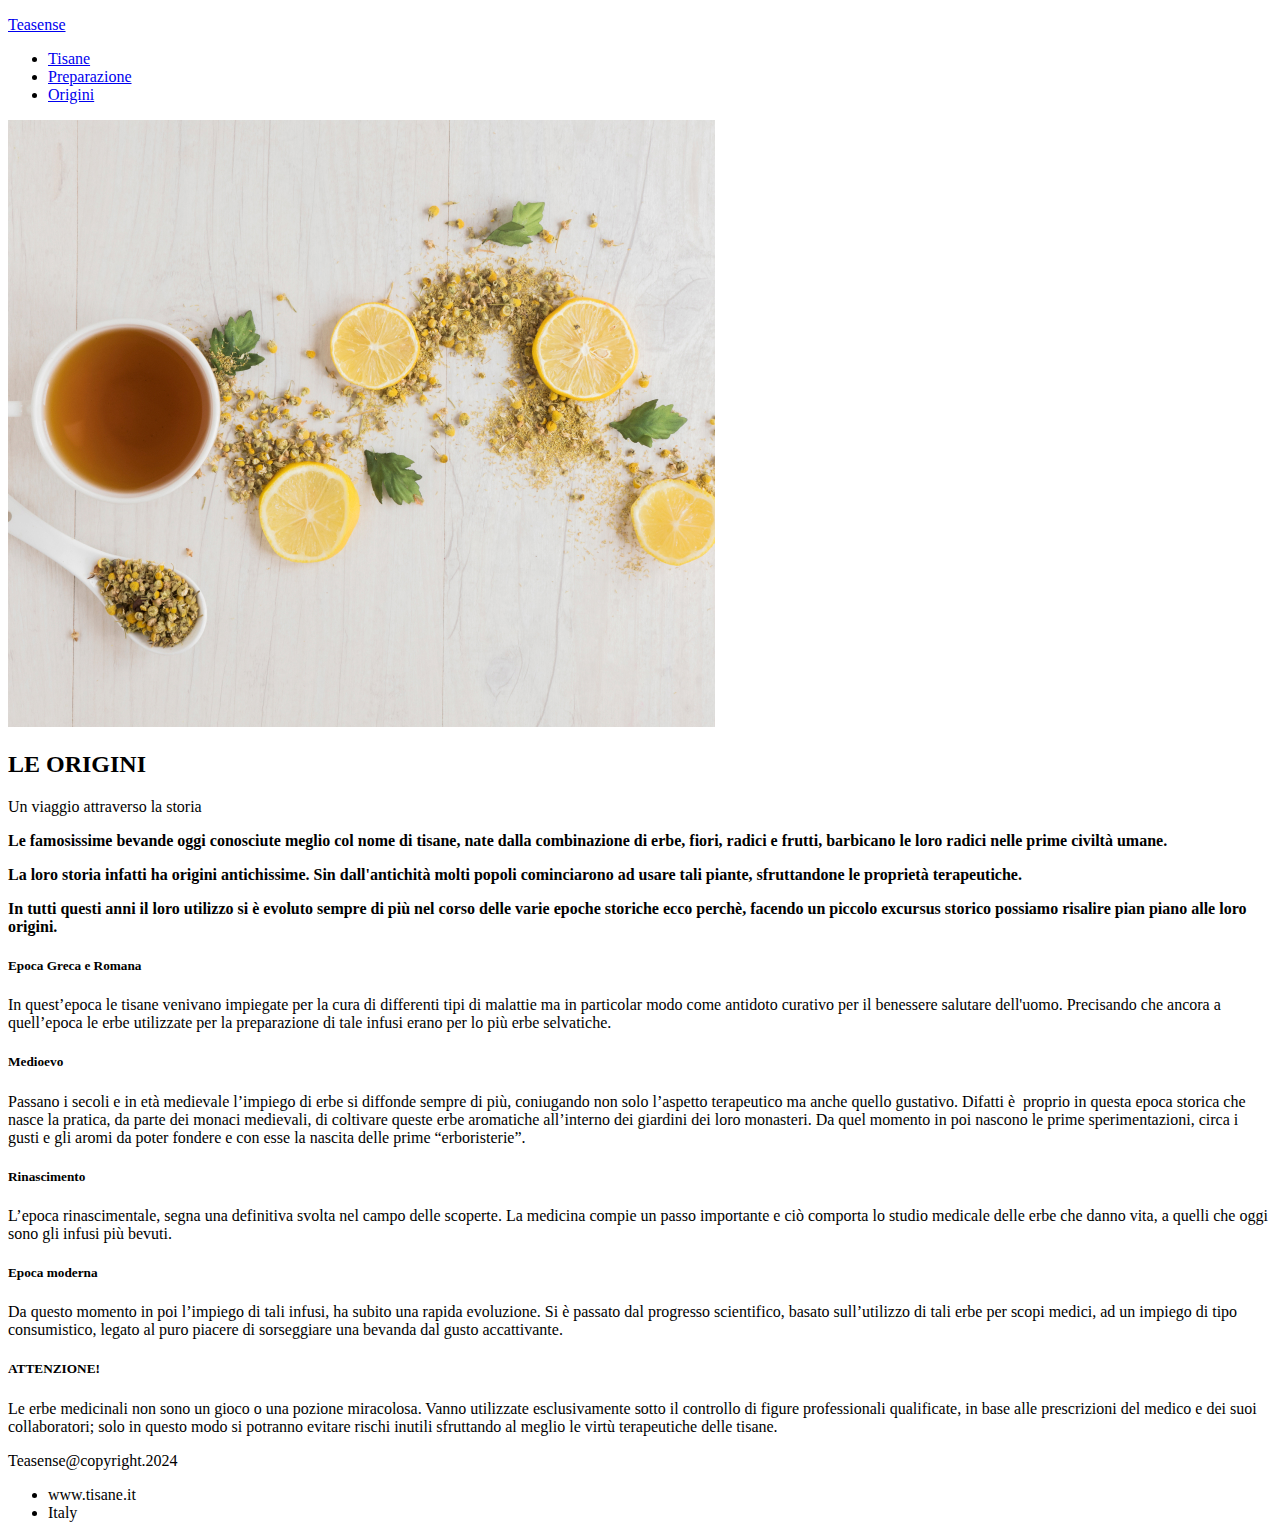
==== origini.html @ a4b958f7 "Initial commit" ====
<!DOCTYPE html>
<html lang="en">
<head>
    <meta charset="UTF-8">
    <meta name="viewport" content="width=device-width, initial-scale=1.0">
    <title>TISANE CALMANTI</title>
    <link rel="stylesheet" href="css/style.css">
    <link rel="preconnect" href="https://fonts.googleapis.com">
<link rel="preconnect" href="https://fonts.gstatic.com" crossorigin>
<link href="https://fonts.googleapis.com/css2?family=Inter:wght@100..900&display=swap" rel="stylesheet">
<header>
    <p><a href="index.html">Teasense</p>
    <nav>
        <ul>
            <li><a href="tisane.html">Tisane</a></li>
            <li><a href="preparazione.html">Preparazione</a></li>
            <li><a href="origini.html">Origini</a></li> 
        </ul>
    </nav>
</header>
<main>
    <div class="image-container">
        <img src="Immagini/Immagine 8.jpg" alt="Immagine 8" class="left-image">
        <div class="green-square">
            <h2>LE ORIGINI</h2>
            <p>Un viaggio attraverso la storia</p>
        </div>
    </div>
    <section class="origini">
        <div class="text">
            <p><strong>Le famosissime bevande oggi conosciute meglio col nome di tisane, nate dalla combinazione di erbe, fiori, radici e frutti, barbicano le loro radici nelle prime civiltà umane.</strong></p>
            <p><strong>La loro storia infatti ha origini antichissime. Sin dall'antichità molti popoli cominciarono ad usare tali piante, sfruttandone le proprietà terapeutiche.</strong></p>
            <p><strong>In tutti questi anni il loro utilizzo si è evoluto sempre di più nel corso delle varie epoche storiche ecco perchè, facendo un piccolo excursus storico possiamo risalire pian piano alle loro origini.</strong></p>
        </div>
    </section>
    <section class="epoche">
        <div class="text2">
            <h5></strong>Epoca Greca e Romana</h5></strong>
        </div>
        <div class="text">
            <p>In quest’epoca le tisane venivano impiegate per la cura di differenti tipi di malattie ma in particolar modo come antidoto curativo per il benessere salutare dell'uomo. Precisando che ancora a quell’epoca le erbe utilizzate per la preparazione di tale infusi erano per lo più erbe selvatiche.</p>
        </div>
        <div class="text2">
            <h5><strong>Medioevo</h5></strong>
        </div>
        <div class="text">
            <p>Passano i secoli e in età medievale l’impiego di erbe si diffonde sempre di più, coniugando non solo l’aspetto terapeutico ma anche quello gustativo.
                Difatti è  proprio in questa epoca storica che nasce la pratica, da parte dei monaci medievali, di coltivare queste erbe aromatiche all’interno dei giardini dei loro monasteri.
                Da quel momento in poi nascono le prime sperimentazioni, circa i gusti e gli aromi da poter fondere e con esse la nascita delle prime “erboristerie”.</p>
        </div>
        <div class="text2">
            <h5></strong>Rinascimento</h5></strong>
        </div>
        <div class="text">
            <p>L’epoca rinascimentale, segna una definitiva svolta nel campo delle scoperte.
                La medicina compie un passo importante e ciò comporta lo studio medicale delle erbe che danno vita, a quelli che oggi sono gli infusi più bevuti.</p>
        </div>
        <div class="text2">
            <h5></strong>Epoca moderna</h5></strong>
        </div>
        <div class="text">
            <p>Da questo momento in poi l’impiego di tali infusi, ha subito una rapida evoluzione. Si è passato dal progresso scientifico, basato sull’utilizzo di tali erbe per scopi medici, ad un impiego di tipo consumistico, legato al puro piacere di sorseggiare una bevanda dal gusto accattivante.</p>
        </div>
        <div class="text3">
            <h5></strong>ATTENZIONE!</h5></strong>
        </div>
        <div class="text">
            <p>Le erbe medicinali non sono un gioco o una pozione miracolosa. Vanno utilizzate esclusivamente sotto il controllo di figure professionali qualificate, in base alle prescrizioni del medico e dei suoi collaboratori; solo in questo modo si potranno evitare rischi inutili sfruttando al meglio le virtù terapeutiche delle tisane.</p>
        </div>
    </section>
</main>
<footer>
    <p>Teasense@copyright.2024</p>
    <nav>
        <ul>
            <li>www.tisane.it</li>
            <li>Italy</li>
        </ul>
    </nav>
</footer>
</body>
</html>
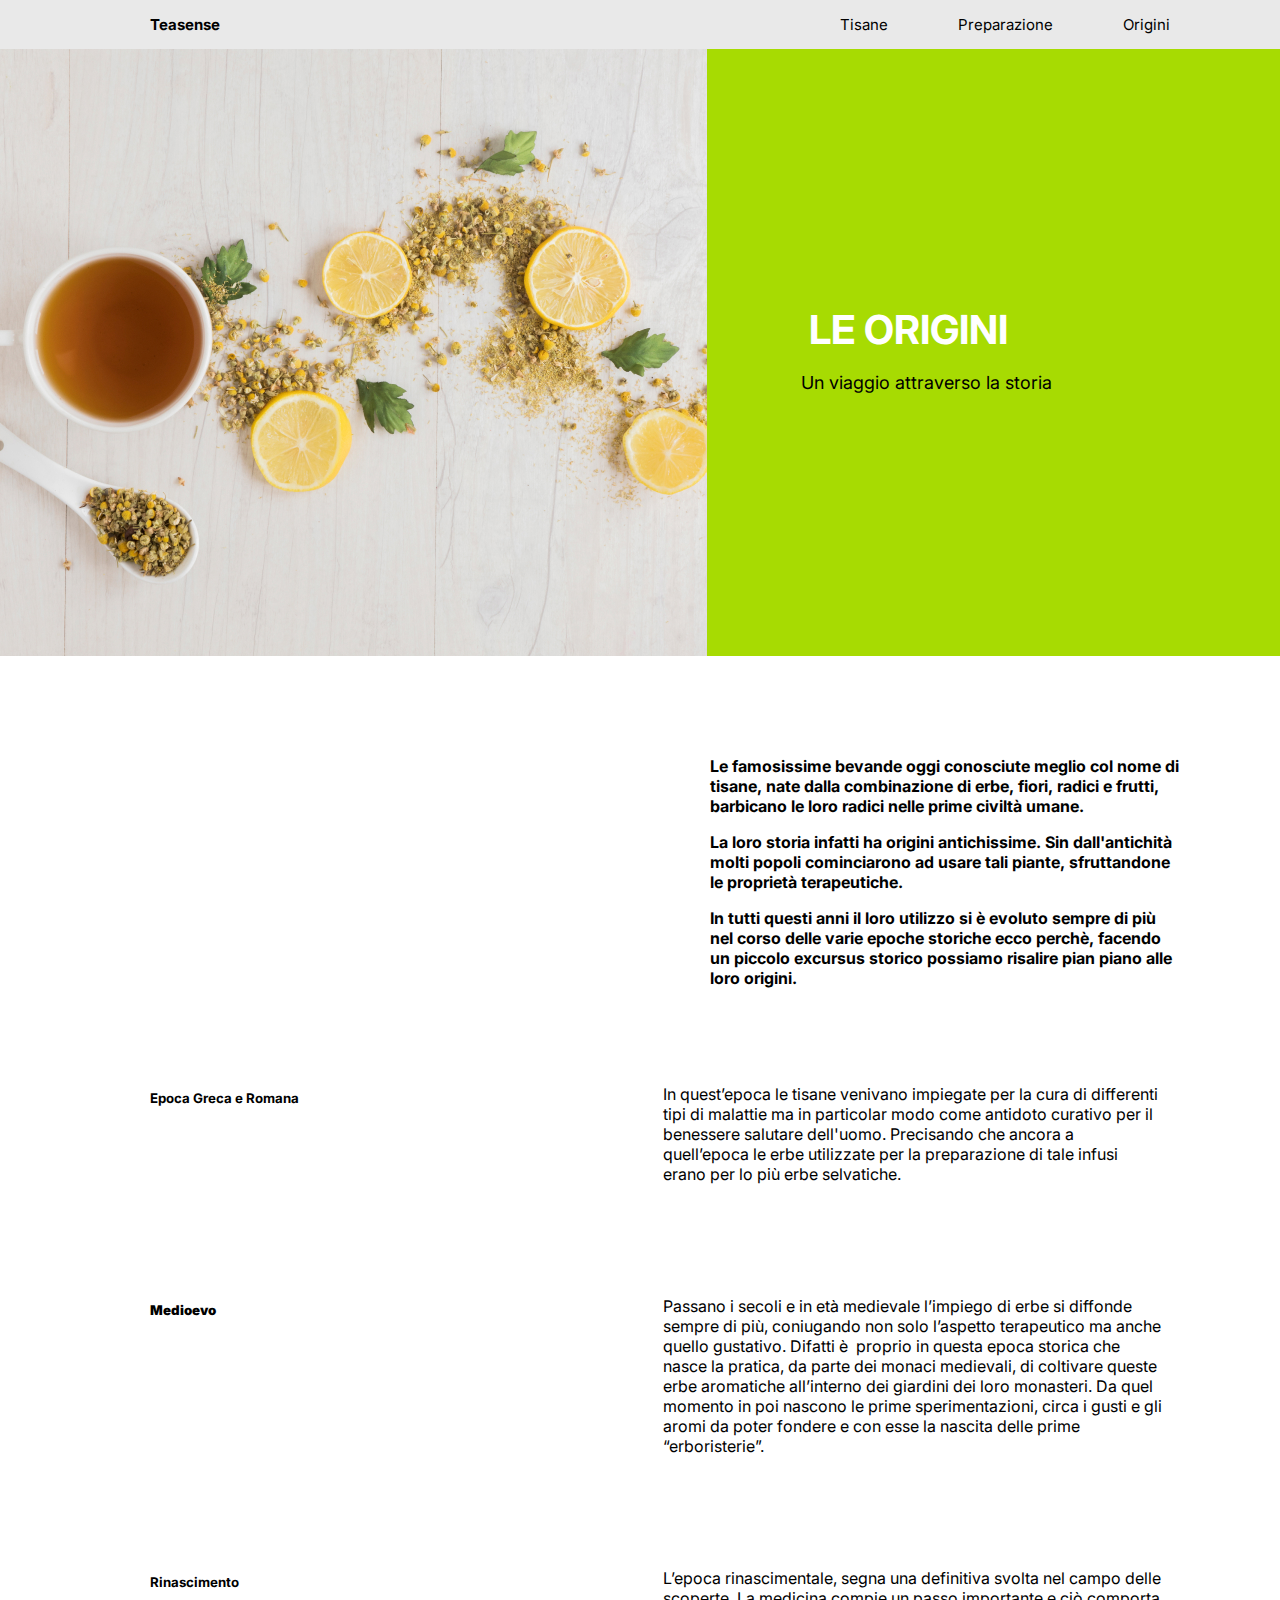
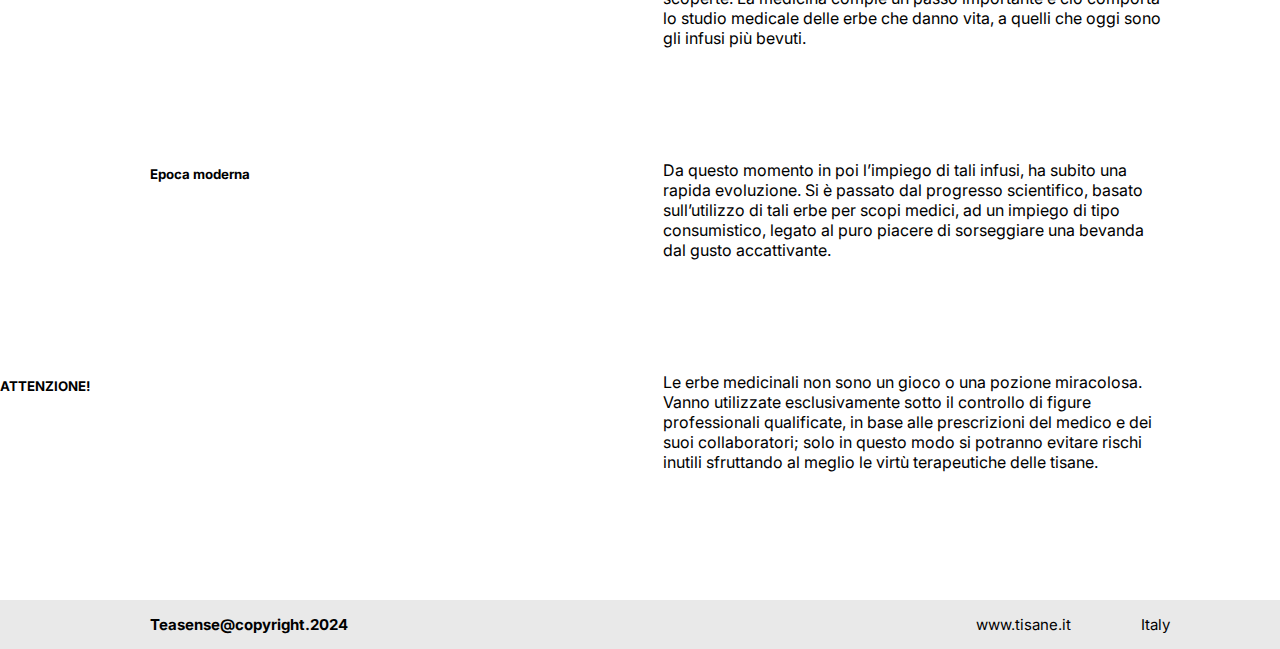
==== commit 00c5e822: "Update origini.html" ====
--- a/origini.html
+++ b/origini.html
@@ -3,16 +3,18 @@
 <head>
     <meta charset="UTF-8">
     <meta name="viewport" content="width=device-width, initial-scale=1.0">
-    <title>TISANE CALMANTI</title>
-    <link rel="stylesheet" href="css/style.css">
+    <title>TISANE</title>
+    <link rel="stylesheet" href="Css/style.css">
     <link rel="preconnect" href="https://fonts.googleapis.com">
-<link rel="preconnect" href="https://fonts.gstatic.com" crossorigin>
-<link href="https://fonts.googleapis.com/css2?family=Inter:wght@100..900&display=swap" rel="stylesheet">
+    <link rel="preconnect" href="https://fonts.gstatic.com" crossorigin>
+    <link href="https://fonts.googleapis.com/css2?family=Inter:wght@100..900&display=swap" rel="stylesheet">
+</head>
+<body>
 <header>
     <p><a href="index.html">Teasense</p>
     <nav>
         <ul>
-            <li><a href="tisane.html">Tisane</a></li>
+            <li><a href="tipologia di tisane.html">Tisane</a></li>
             <li><a href="preparazione.html">Preparazione</a></li>
             <li><a href="origini.html">Origini</a></li> 
         </ul>
@@ -79,4 +81,4 @@
     </nav>
 </footer>
 </body>
-</html>+</html>
--- a/Css/style.css
+++ b/Css/style.css
@@ -0,0 +1,643 @@
+body {
+    margin: 0;
+    background-color: #ffffff;
+    font-family: 'Inter', sans-serif;
+    font-style: normal;
+}
+
+header {
+    max-width: 1900px;
+    margin: 0;
+    display: flex;
+    justify-content: space-between;
+    background-color: #E9E9E9;
+    font-size: 15px;
+
+}
+
+header p {
+    margin: 50;
+    font-weight: bold;
+    margin-left: 150px;
+}
+
+header p {
+    text-decoration: none;
+    color: #000000; 
+}
+
+header p:hover {
+    text-decoration: underline;
+    color: #708628;
+}
+
+header nav p {
+    color: #000000;
+}
+
+header nav p:hover {
+    color: #708628;
+}
+
+header nav ul {
+    margin: 50;
+    margin-right: 110px;
+    list-style: none;
+    display: flex;
+    gap: 70px;
+}
+
+header a {
+    text-decoration: none;
+    color: #000000; 
+}
+
+header a:hover {
+    text-decoration: underline;
+    color: #708628;
+}
+
+header nav a {
+    color: #000000;
+}
+
+header nav a:hover {
+    color: #708628;
+}
+
+main {
+    margin: 0px;
+}
+
+.image-container {
+    display: flex;
+    align-items: left;
+    margin-bottom: 100px;
+
+}
+
+.image-container {
+    max-width: 100%;
+    height: auto;
+}
+
+.green-square {
+    background-color: #A7DB02;
+    width: 65%; 
+    height: auto;
+    display: flex;
+    flex-direction: column;
+    justify-content: center;
+    align-items: center;
+    margin: 0;
+    
+}
+
+.green-square h1 {
+    max-height: 100px;
+    color: #ffffff;
+    font-size: 40px;
+    margin-right: 170px;
+    margin-bottom: 0px;
+    margin-top: 10px;
+}
+
+.green-square h2 {
+    max-height: 100px;
+    color: #ffffff;
+    font-size: 40px;
+    margin-right: 170px;
+    margin-bottom: 0px;
+    margin-top: 10px;
+}
+
+.green-square h3 {
+    max-height: 100px;
+    color: #ffffff;
+    font-size: 40px;
+    margin-left: 40px;
+    margin-bottom: 0px;
+    margin-top: 10px;
+}
+
+.green-square h5 {
+    max-height: 100px;
+    color: #ffffff;
+    font-size: 40px;
+    margin-left: 15px;
+    margin-bottom: 0px;
+    margin-top: 10px;
+}
+
+.green-square p {
+    max-width: 400px;
+    max-height: 100px;
+    font-weight: normal;
+    color: #000000;
+    margin-right: 135px;
+    font-size: 18px;
+}
+
+.green-square h2 {
+    max-height: 100px;
+    color: #ffffff;
+    font-size: 40px;
+    margin-right: 170px;
+    margin-bottom: 0px;
+    margin-top: 10px;
+}
+
+.homepage {
+    display: flex;
+    justify-content: space-between;
+    align-items: center;
+    margin-bottom: 2em;
+}
+
+.homepage .text {
+    width: 60%;
+    margin-right: 120px;
+    margin-left: 150px;
+    margin-bottom: 80px;
+}
+
+.homepage .image {
+    width: 50%;
+    margin-left: 140px;
+}
+
+.homepage .image img {
+    width: 100%;
+    height: auto;
+}
+
+.tisane .text {
+    max-width: 500px;
+    width: 60%;
+    margin-right: 10px;
+    margin-left: 710px;
+    margin-bottom: 10px;
+}
+
+.icone {
+    margin-top: 50px;
+    background-color: #fff;
+    text-align: center;
+}
+
+.icone .Icone img {
+    width: auto;
+}
+
+.icone .grid ul {
+    margin-top: 20px;
+    display: flex;
+    justify-content: space-around;
+    margin-left: 0px;
+    margin-right: 100px;
+    list-style: none;
+}
+
+.icone .grid ul li {
+    margin-bottom: 70px;
+    display: flex;
+    justify-content: center;
+    list-style: none;
+}
+
+.icone .grid ul li a {
+    max-width: 100px;
+    text-decoration: none;
+    color: #333;
+    font-weight: bold;
+    border: 20px solid #A7DB02;
+    border-radius: 35px;
+    display: block; 
+}
+
+.tipologie {
+    text-align: right;
+    margin-right: 200px;
+    margin-bottom: 100px;
+}
+
+.tipologie ul {
+    list-style: none;
+}
+
+.tipologie ul li a {
+    text-decoration: none;
+    font-weight: bold;
+    font-size: 1.2em;
+    border: 20px solid #A7DB02;
+    border-radius: 35px;
+}
+
+.primo {
+    display: flex;
+    justify-content: space-between;
+    align-items: center;
+    margin-bottom: 2em;
+}
+
+
+.primo .text {
+    width: 60%;
+    margin-right: 120px;
+    margin-left: 150px;
+    margin-bottom: 80px;
+}
+
+.primo .immagini {
+    width: 50%;
+    margin-left: 140px;
+}
+
+.primo .immagini img {
+    width: 100%;
+    height: auto;
+}
+
+.secondo {
+    display: flex;
+    justify-content: space-between;
+    align-items: center;
+    margin-bottom: 2em;
+}
+
+
+.secondo .text {
+    width: 60%;
+    margin-right: 120px;
+    margin-left: 150px;
+    margin-bottom: 80px;
+}
+
+.secondo .immagini {
+    width: 50%;
+    margin-left: 140px;
+}
+
+.secondo .immagini img {
+    width: 100%;
+    height: auto;
+}
+
+.terzo {
+    display: flex;
+    justify-content: space-between;
+    align-items: center;
+    margin-bottom: 2em;
+}
+
+
+.terzo .text {
+    width: 60%;
+    margin-right: 120px;
+    margin-left: 150px;
+    margin-bottom: 80px;
+}
+
+.terzo .immagini {
+    width: 50%;
+    margin-left: 140px;
+}
+
+.terzo .immagini img {
+    width: 100%;
+    height: auto;
+}
+
+.quarto {
+    display: flex;
+    justify-content: space-between;
+    align-items: center;
+    margin-bottom: 2em;
+}
+
+
+.quarto .text {
+    width: 60%;
+    margin-right: 120px;
+    margin-left: 150px;
+    margin-bottom: 80px;
+}
+
+.quarto .immagini {
+    width: 50%;
+    margin-left: 140px;
+}
+
+.quarto .immagini img {
+    width: 100%;
+    height: auto;
+}
+
+.quinto {
+    display: flex;
+    justify-content: space-between;
+    align-items: center;
+    margin-bottom: 2em;
+}
+
+.quinto .text {
+    width: 60%;
+    margin-right: 120px;
+    margin-left: 150px;
+    margin-bottom: 80px;
+}
+
+.quinto .immagini {
+    width: 50%;
+    margin-left: 140px;
+}
+
+.quinto .immagini img {
+    width: 100%;
+    height: auto;
+}
+
+.sesto {
+    display: flex;
+    justify-content: space-between;
+    align-items: center;
+    margin-bottom: 2em;
+}
+
+.sesto .text {
+    width: 60%;
+    margin-right: 120px;
+    margin-left: 150px;
+    margin-bottom: 80px;
+}
+
+.sesto .immagini {
+    width: 50%;
+    margin-left: 140px;
+}
+
+.sesto .immagini img {
+    width: 100%;
+    height: auto;
+}
+
+.preparazione .text {
+    max-width: 500px;
+    width: 60%;
+    margin-right: 10px;
+    margin-left: 710px;
+    margin-bottom: 90px;
+}
+
+.fasi {
+    display: grid;
+    grid-template-columns: 2fr 1fr;
+    margin-bottom: 2em;
+}
+
+.fasi .text2 {
+    width: 100%;
+    margin-right: 5px;
+    margin-left: 150px;
+    margin-bottom: 80px;
+}
+
+.fasi .text {
+    max-width: 500px;
+    margin-bottom: 80px;
+    margin-right: 100px;
+    margin-left: -190px;
+}
+
+
+.origini .text {
+    max-width: 500px;
+    margin-right: 100px;
+    margin-left: 710px;
+    margin-bottom: 80px;
+}
+
+.epoche {
+    display: grid;
+    grid-template-columns: 2fr 1fr;
+    margin-bottom: 2em;
+}
+
+.epoche .text2 {
+    width: 100%;
+    margin-right: 5px;
+    margin-left: 150px;
+    margin-bottom: 80px;
+}
+
+.epoche .text {
+    max-width: 500px;
+    margin-bottom: 80px;
+    margin-right: 100px;
+    margin-left: -190px;
+}
+
+
+
+footer {
+    max-width: 1900px;
+    margin: 0;
+    display: flex;
+    justify-content: space-between;
+    background-color: #E9E9E9;
+    font-size: 15px;
+
+}
+
+footer p {
+    margin: 50;
+    font-weight: bold;
+    margin-left: 150px;
+}
+
+footer p {
+    text-decoration: none;
+    color: #000000; 
+}
+
+
+footer nav p {
+    color: #000000;
+}
+
+footer nav p:hover {
+    color: #708628;
+}
+
+footer nav ul {
+    margin: 50;
+    margin-right: 110px;
+    list-style: none;
+    display: flex;
+    gap: 70px;
+
+}
+
+footer a {
+    text-decoration: none;
+    color: #000000; 
+}
+
+footer a:hover {
+    text-decoration: underline;
+    color: #708628;
+}
+
+footer nav a {
+    color: #000000;
+}
+
+footer nav a:hover {
+    color: #708628;
+}
+
+@media (max-width: 768px) {
+
+    header {
+        max-width: 768px;
+        margin: 0;
+        display: flex;
+        justify-content: space-between;
+        font-size: 7px;
+    }
+
+    header p {
+        margin: 20;
+        font-weight: bold;
+        margin-left: 75 ;
+    }
+
+    header nav ul {
+        margin: 20;
+        margin-right: 50px;
+        list-style: none;
+        display: flex;
+        gap: 20px;
+    }
+
+    .homepage, .primo, .secondo, .terzo, .quarto, .quinto, .sesto {
+        flex-direction: column;
+        align-items: flex-start;
+    }
+
+    .homepage .text, .homepage .image, 
+    .primo .text, .secondo .text, .terzo .text, 
+    .quarto .text, .quinto .text, .sesto .text,
+    .homepage .image, .primo .immagini, .secondo .immagini, 
+    .terzo .immagini, .quarto .immagini, .quinto .immagini, .sesto .immagini {
+        width: 90%;
+        margin-left: 20px;
+        margin-right: 20px;
+    }
+
+    .tisane .text, .preparazione .text, .origini .text {
+        margin-left: 20px;
+        margin-right: 20px;
+    }
+
+    .fasi, .epoche {
+        grid-template-columns: 1fr;
+    }
+
+    .fasi .text2, .epoche .text2, 
+    .fasi .text, .epoche .text {
+        margin-left: 20px;
+        margin-right: 20px;
+    }
+
+    footer {
+        max-width: 768px;
+        margin: 0;
+        display: flex;
+        justify-content: space-between;
+        font-size: 7px;
+    }
+
+    footer p {
+        margin: 20;
+        font-weight: bold;
+        margin-left: 75 ;
+    }
+
+    footer nav ul {
+        margin: 20;
+        margin-right: 50px;
+        list-style: none;
+        display: flex;
+        gap: 20px;
+    }
+}
+
+    
+   
+
+
+
+
+
+
+
+
+
+
+
+
+
+
+
+
+
+
+
+
+
+
+
+
+
+
+
+
+
+
+
+
+   
+
+
+
+
+
+
+
+
+
+
+
+
+
+
+
+
+
+
+
+
+
+
+
+
+
+
+
+
+
+
+
+
+
